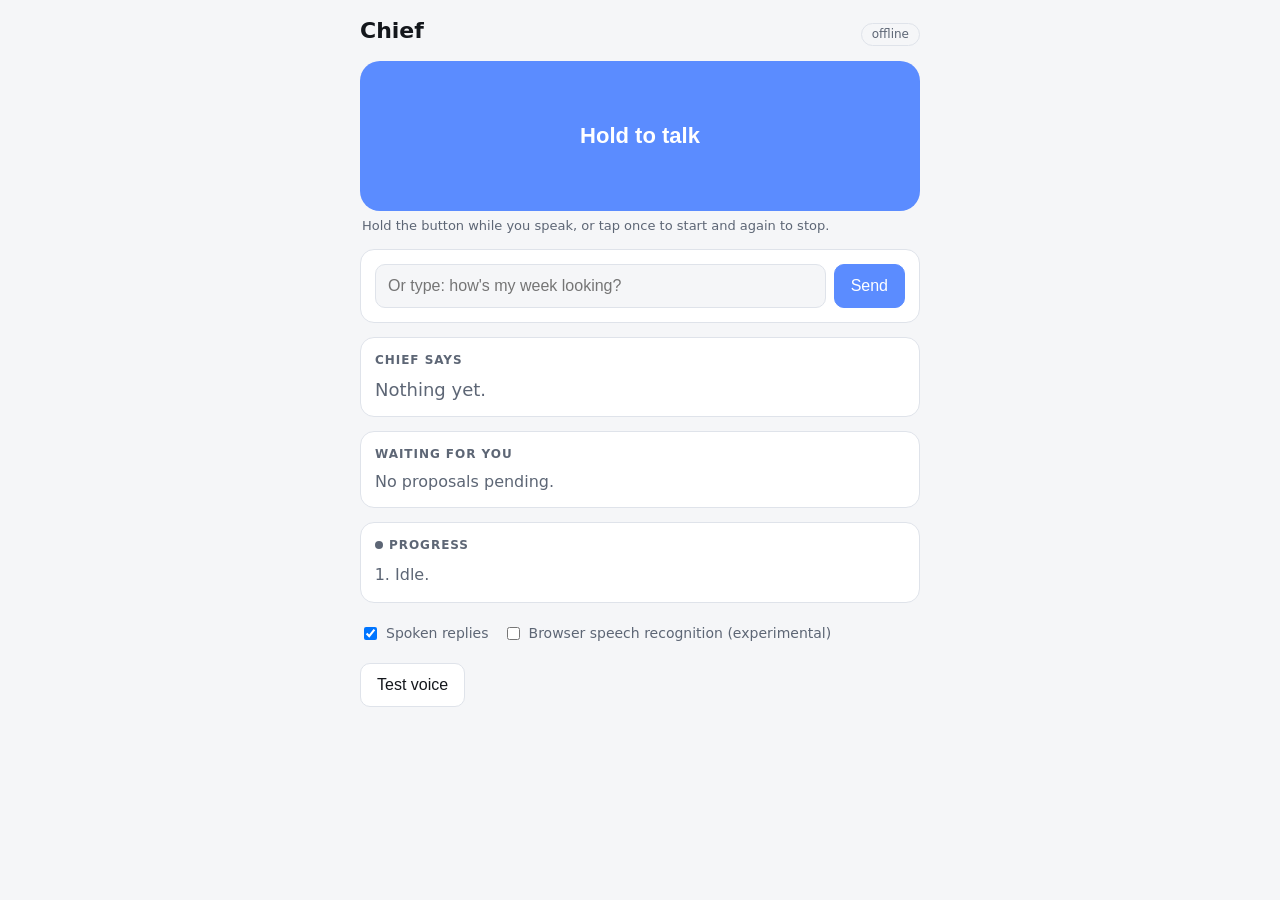
==== chief/web/index.html @ 59730c16 "Chief: personal agent for the Cline x Composio x Parallel hackathon (2026-10-19) An open-source pers" ====
<!doctype html>
<html lang="en">
<head>
<meta charset="utf-8">
<meta name="viewport" content="width=device-width, initial-scale=1, viewport-fit=cover">
<meta name="theme-color" content="#0f1115">
<title>Chief</title>
<style>
  :root {
    --bg: #0f1115; --panel: #181b22; --line: #2a2f3a; --text: #eef1f6; --muted: #9aa3b2;
    --accent: #5b8cff; --rec: #ff4d5e; --ok: #2fbf71; --warn: #f0b429;
  }
  @media (prefers-color-scheme: light) {
    :root { --bg: #f5f6f8; --panel: #fff; --line: #dfe3ea; --text: #14171c; --muted: #5d6675; }
  }
  * { box-sizing: border-box; }
  body {
    margin: 0; background: var(--bg); color: var(--text);
    font: 16px/1.4 system-ui, -apple-system, "Segoe UI", Roboto, sans-serif;
    padding: 16px; padding-bottom: max(16px, env(safe-area-inset-bottom));
  }
  main { max-width: 560px; margin: 0 auto; display: grid; gap: 14px; }
  header { display: flex; align-items: baseline; justify-content: space-between; }
  h1 { margin: 0; font-size: 22px; }
  .mode { font-size: 12px; color: var(--muted); border: 1px solid var(--line); border-radius: 99px; padding: 2px 10px; }
  .panel { background: var(--panel); border: 1px solid var(--line); border-radius: 14px; padding: 14px; }
  .panel h2 { margin: 0 0 8px; font-size: 12px; letter-spacing: .08em; text-transform: uppercase; color: var(--muted); }
  #talk {
    width: 100%; height: 150px; border-radius: 20px; border: 0; cursor: pointer;
    background: var(--accent); color: #fff; font-size: 22px; font-weight: 600;
    touch-action: none; user-select: none; -webkit-user-select: none; -webkit-touch-callout: none;
  }
  #talk.rec { background: var(--rec); animation: pulse 1.1s infinite; }
  #talk:disabled { opacity: .55; cursor: default; }
  @keyframes pulse { 50% { box-shadow: 0 0 0 10px color-mix(in srgb, var(--rec) 25%, transparent); } }
  .hint { color: var(--muted); font-size: 13px; margin: 6px 2px 0; }
  form { display: flex; gap: 8px; }
  input[type=text] {
    flex: 1; min-width: 0; padding: 12px; border-radius: 10px; border: 1px solid var(--line);
    background: var(--bg); color: var(--text); font-size: 16px;
  }
  button.btn {
    padding: 12px 16px; border-radius: 10px; border: 1px solid var(--line); cursor: pointer;
    background: var(--panel); color: var(--text); font-size: 16px; min-height: 44px;
  }
  button.primary { background: var(--accent); border-color: var(--accent); color: #fff; }
  button.approve { background: var(--ok); border-color: var(--ok); color: #fff; font-weight: 600; }
  .said { margin: 0 0 6px; color: var(--muted); font-size: 14px; }
  .said:empty { display: none; }
  #say { margin: 0; font-size: 18px; white-space: pre-wrap; }
  .card { border: 1px solid var(--line); border-radius: 12px; padding: 12px; margin-top: 10px; }
  .card:first-of-type { margin-top: 0; }
  .card .skill { font-size: 12px; color: var(--muted); text-transform: uppercase; letter-spacing: .06em; }
  .card p { margin: 4px 0 8px; white-space: pre-wrap; }
  .card ul { margin: 0 0 10px; padding-left: 18px; color: var(--muted); font-size: 14px; word-break: break-word; }
  .row { display: flex; gap: 8px; }
  .row .btn { flex: 1; }
  ol#steps { margin: 0; padding-left: 20px; }
  ol#steps li { padding: 2px 0; }
  .empty { color: var(--muted); }
  .opts { display: flex; flex-wrap: wrap; gap: 14px; color: var(--muted); font-size: 14px; }
  .opts label { display: flex; align-items: center; gap: 6px; min-height: 32px; }
  #err { color: var(--warn); font-size: 14px; margin: 0; }
  #err:empty { display: none; }
  .dot { display: inline-block; width: 8px; height: 8px; border-radius: 50%; background: var(--muted); margin-right: 6px; }
  .dot.busy { background: var(--warn); }
  .dot.ok { background: var(--ok); }
</style>
</head>
<body>
<main>
  <header>
    <h1>Chief</h1>
    <span class="mode" id="mode">connecting</span>
  </header>

  <section>
    <button id="talk" type="button">Hold to talk</button>
    <p class="hint" id="talkHint">Hold the button while you speak, or tap once to start and again to stop.</p>
  </section>

  <section class="panel">
    <form id="askForm">
      <input id="text" type="text" autocomplete="off" enterkeyhint="send" placeholder="Or type: how's my week looking?">
      <button class="btn primary" type="submit">Send</button>
    </form>
  </section>

  <section class="panel">
    <h2>Chief says</h2>
    <p class="said" id="heard"></p>
    <p id="say" class="empty">Nothing yet.</p>
  </section>

  <section class="panel">
    <h2>Waiting for you</h2>
    <div id="pending"><span class="empty">No proposals pending.</span></div>
  </section>

  <section class="panel">
    <h2><span class="dot" id="dot"></span>Progress</h2>
    <ol id="steps"><li class="empty">Idle.</li></ol>
  </section>

  <p id="err" role="status"></p>

  <section class="opts">
    <label><input type="checkbox" id="speak" checked> Spoken replies</label>
    <label><input type="checkbox" id="browserSr"> Browser speech recognition (experimental)</label>
    <button class="btn" type="button" id="testVoice">Test voice</button>
  </section>
</main>

<script>
(() => {
  "use strict";
  const $ = (id) => document.getElementById(id);
  const TOKEN = new URLSearchParams(location.search).get("token") || "";
  const HEADERS = { "X-Chief-Token": TOKEN };
  const SR = window.SpeechRecognition || window.webkitSpeechRecognition;
  const LATCH_MS = 400; // a press shorter than this latches recording on until the next tap

  const talk = $("talk");
  let recorder = null, stream = null, chunks = [], pressedAt = 0, working = false;
  let recognition = null;

  if (!SR) $("browserSr").parentElement.hidden = true;

  function setError(msg) { $("err").textContent = msg || ""; }

  async function api(path, opts = {}) {
    const res = await fetch(path, { ...opts, headers: { ...HEADERS, ...(opts.headers || {}) } });
    if (!res.ok) {
      let detail = res.statusText;
      try { detail = (await res.json()).detail || detail; } catch (_) {}
      throw new Error(res.status === 401 ? "Wrong or missing token. Open the link Chief printed." : detail);
    }
    return res.json();
  }

  // ---- speech out -------------------------------------------------------
  function speak(text) {
    if (!text || !$("speak").checked || !("speechSynthesis" in window)) return;
    speechSynthesis.cancel();
    const u = new SpeechSynthesisUtterance(text);
    u.lang = navigator.language || "en-US";
    speechSynthesis.speak(u);
  }
  // Chrome on Android only speaks after a user gesture; a silent utterance on the first press unlocks it.
  let primed = false;
  function primeSpeech() {
    if (primed || !("speechSynthesis" in window)) return;
    primed = true;
    const u = new SpeechSynthesisUtterance(" ");
    u.volume = 0;
    speechSynthesis.speak(u);
  }
  $("testVoice").addEventListener("click", () => { primeSpeech(); speak("Hi, I'm Chief. Can you hear me?"); });

  // ---- ask --------------------------------------------------------------
  async function ask(text) {
    text = (text || "").trim();
    if (!text) return;
    setError("");
    $("heard").textContent = "You: " + text;
    setBusy(true);
    try {
      const out = await api("/ask", {
        method: "POST",
        headers: { "Content-Type": "application/json" },
        body: JSON.stringify({ text }),
      });
      $("say").textContent = out.say;
      $("say").classList.remove("empty");
      speak(out.say);
    } catch (e) {
      setError(e.message);
    } finally {
      setBusy(false);
      poll();
    }
  }

  function setBusy(b) {
    working = b;
    talk.disabled = b;
    if (!recorder) talk.textContent = b ? "Working…" : "Hold to talk";
  }

  $("askForm").addEventListener("submit", (ev) => {
    ev.preventDefault();
    primeSpeech();
    const box = $("text");
    const v = box.value;
    box.value = "";
    ask(v);
  });

  // ---- push to talk -----------------------------------------------------
  function pickMime() {
    if (!window.MediaRecorder) return "";
    for (const m of ["audio/webm;codecs=opus", "audio/webm", "audio/mp4", "audio/ogg;codecs=opus"]) {
      if (MediaRecorder.isTypeSupported(m)) return m;
    }
    return "";
  }

  async function startRecording() {
    if ($("browserSr").checked && SR) return startBrowserSr();
    if (!navigator.mediaDevices || !window.MediaRecorder) {
      setError("This page needs HTTPS to use the microphone. Open it through the tunnel link, or type instead.");
      return false;
    }
    try {
      stream = await navigator.mediaDevices.getUserMedia({ audio: true });
    } catch (e) {
      setError("Microphone blocked (" + e.name + "). Allow it in the site settings, or type instead.");
      return false;
    }
    const mime = pickMime();
    chunks = [];
    recorder = new MediaRecorder(stream, mime ? { mimeType: mime } : undefined);
    recorder.ondataavailable = (e) => { if (e.data.size) chunks.push(e.data); };
    recorder.onstop = onRecorded;
    recorder.start();
    talk.classList.add("rec");
    talk.textContent = "Listening… release to send";
    return true;
  }

  function stopRecording() {
    if (recognition) { recognition.stop(); return; }
    if (recorder && recorder.state !== "inactive") recorder.stop();
  }

  async function onRecorded() {
    const type = recorder.mimeType || "audio/webm";
    const blob = new Blob(chunks, { type });
    stream.getTracks().forEach((t) => t.stop());
    recorder = null; stream = null;
    talk.classList.remove("rec");
    if (blob.size < 1500) { setBusy(false); setError("Didn't catch that. Hold the button while you speak."); return; }
    setBusy(true);
    talk.textContent = "Transcribing…";
    try {
      const form = new FormData();
      form.append("audio", blob, "speech");
      const { text } = await api("/stt", { method: "POST", body: form });
      if (!text) { setBusy(false); setError("Didn't catch that. Try again."); return; }
      setBusy(false);
      await ask(text);
    } catch (e) {
      setBusy(false);
      setError("Speech-to-text failed: " + e.message + ". You can type instead.");
    }
  }

  function startBrowserSr() {
    recognition = new SR();
    recognition.lang = navigator.language || "en-US";
    recognition.interimResults = false;
    let got = "";
    recognition.onresult = (e) => { got = Array.from(e.results).map((r) => r[0].transcript).join(" "); };
    recognition.onerror = (e) => setError("Browser recognition error: " + e.error + ". Untick it to use the server instead.");
    recognition.onend = () => {
      recognition = null;
      talk.classList.remove("rec");
      talk.textContent = "Hold to talk";
      if (got) ask(got);
    };
    recognition.start();
    talk.classList.add("rec");
    talk.textContent = "Listening… release to send";
    return true;
  }

  const isActive = () => !!(recorder || recognition);

  let held = false;
  function settle() {
    // A quick tap latches recording on until the next tap; a real hold sends on release.
    if (Date.now() - pressedAt < LATCH_MS) talk.textContent = "Listening… tap to send";
    else stopRecording();
  }
  talk.addEventListener("pointerdown", async (ev) => {
    ev.preventDefault();
    if (working) return;
    primeSpeech();
    setError("");
    if (isActive()) { stopRecording(); return; } // a tap while latched stops the recording
    pressedAt = Date.now();
    held = true;
    if (!(await startRecording())) { held = false; return; }
    if (!held) { pressedAt = Date.now(); settle(); } // let go while the mic was still starting: latch
  });
  const release = () => {
    if (!held) return;
    held = false;
    if (isActive()) settle();
  };
  talk.addEventListener("pointerup", release);
  talk.addEventListener("pointercancel", release);
  talk.addEventListener("contextmenu", (e) => e.preventDefault());

  // ---- polling ----------------------------------------------------------
  function renderPending(list) {
    const box = $("pending");
    box.replaceChildren();
    if (!list.length) {
      const s = document.createElement("span");
      s.className = "empty"; s.textContent = "No proposals pending.";
      box.append(s);
      return;
    }
    for (const p of list) {
      const card = document.createElement("div"); card.className = "card";
      const skill = document.createElement("div"); skill.className = "skill"; skill.textContent = p.skill;
      const sum = document.createElement("p"); sum.textContent = p.summary;
      const ul = document.createElement("ul");
      for (const a of p.actions) { const li = document.createElement("li"); li.textContent = a; ul.append(li); }
      const row = document.createElement("div"); row.className = "row";
      const yes = document.createElement("button"); yes.className = "btn approve"; yes.textContent = "Approve";
      const no = document.createElement("button"); no.className = "btn"; no.textContent = "Skip";
      yes.onclick = () => decide(p.id, "approve", [yes, no]);
      no.onclick = () => decide(p.id, "skip", [yes, no]);
      row.append(yes, no);
      card.append(skill, sum, ul);
      if (p.sources.length) {
        const src = document.createElement("div"); src.className = "hint"; src.textContent = "Source: " + p.sources.join(", ");
        card.append(src);
      }
      card.append(row);
      box.append(card);
    }
  }

  async function decide(id, verb, buttons) {
    buttons.forEach((b) => (b.disabled = true));
    primeSpeech();
    setError("");
    try {
      const out = await api("/" + verb + "/" + encodeURIComponent(id), { method: "POST" });
      $("say").textContent = out.say;
      $("say").classList.remove("empty");
      speak(out.say);
    } catch (e) {
      setError(e.message);
    }
    poll();
  }

  function renderSteps(steps, busy) {
    const ol = $("steps");
    ol.replaceChildren();
    if (!steps.length) {
      const li = document.createElement("li"); li.className = "empty"; li.textContent = "Idle.";
      ol.append(li);
    }
    steps.forEach((s, i) => {
      const li = document.createElement("li");
      li.textContent = s;
      if (busy && i === steps.length - 1) li.textContent += "…";
      ol.append(li);
    });
    $("dot").className = "dot " + (busy ? "busy" : steps.length ? "ok" : "");
  }

  let lastPending = "";
  async function poll() {
    try {
      const s = await api("/status");
      $("mode").textContent = s.mode + " mode";
      renderSteps(s.steps, s.busy);
      const sig = JSON.stringify(s.pending);
      if (sig !== lastPending) { lastPending = sig; renderPending(s.pending); }
      if (s.heard && !$("heard").textContent) $("heard").textContent = "You: " + s.heard;
      if (!s.stt) $("talkHint").textContent = "Speech-to-text is not configured on the server (CHIEF_STT_API_KEY). Type instead.";
    } catch (e) {
      $("mode").textContent = "offline";
      if (/token/i.test(e.message)) setError(e.message);
    }
  }
  poll();
  setInterval(poll, 1000);
})();
</script>
</body>
</html>
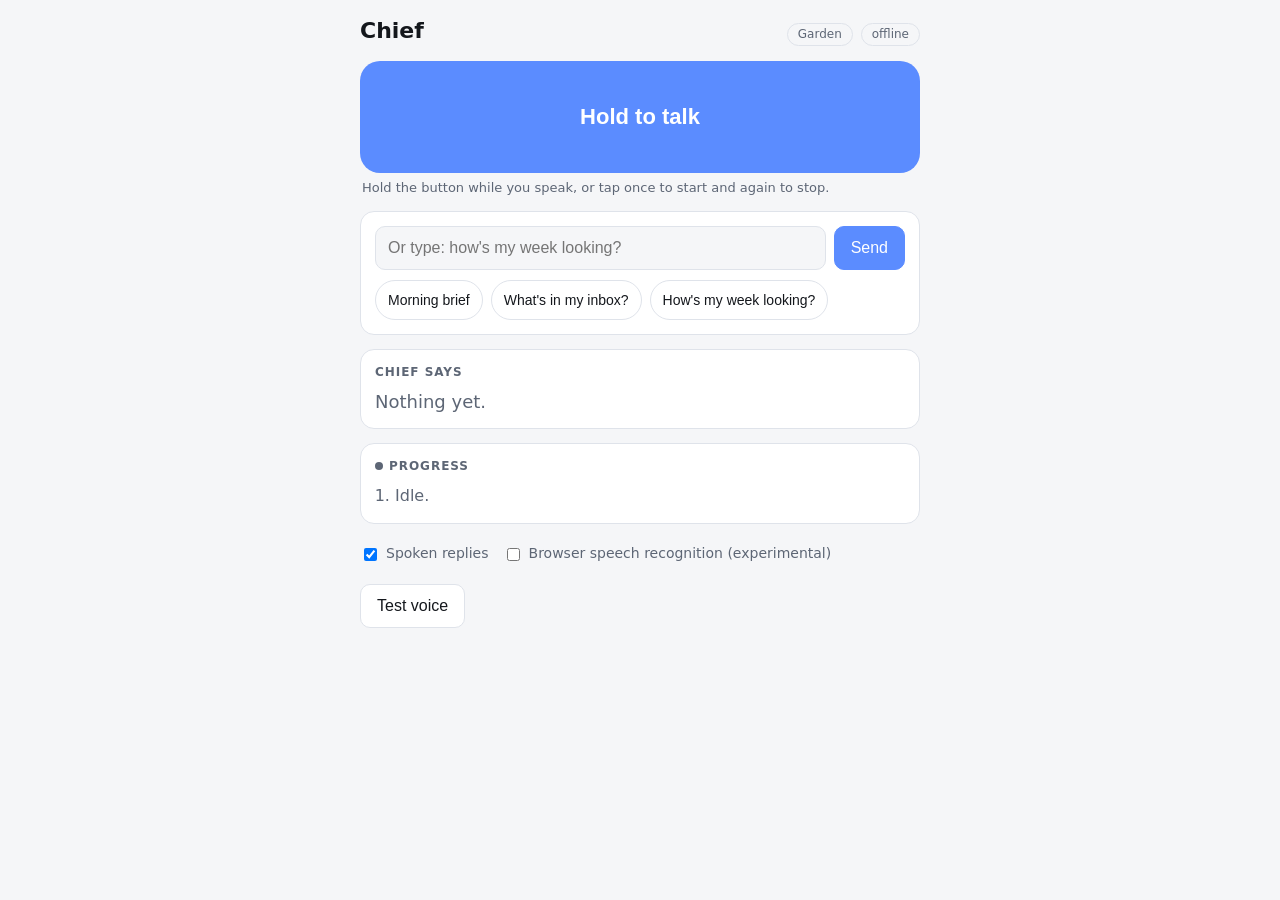
==== commit 4258b2ed: "Add the garden dashboard, Telegram, undo and real Gmail and Calendar support Dashboard: a new /dashb" ====
--- a/chief/web/index.html
+++ b/chief/web/index.html
@@ -4,7 +4,23 @@
 <meta charset="utf-8">
 <meta name="viewport" content="width=device-width, initial-scale=1, viewport-fit=cover">
 <meta name="theme-color" content="#0f1115">
+<meta name="mobile-web-app-capable" content="yes">
+<meta name="apple-mobile-web-app-capable" content="yes">
+<meta name="apple-mobile-web-app-status-bar-style" content="black-translucent">
+<meta name="apple-mobile-web-app-title" content="Chief">
 <title>Chief</title>
+<script>
+  // Every route needs the token, so the install links have to carry it.
+  (() => {
+    const query = "?token=" + encodeURIComponent(new URLSearchParams(location.search).get("token") || "");
+    for (const [rel, href] of [["manifest", "/manifest.webmanifest"], ["apple-touch-icon", "/icons/apple-touch-icon.png"], ["icon", "/icons/icon-192.png"]]) {
+      const link = document.createElement("link");
+      link.rel = rel;
+      link.href = href + query;
+      document.head.append(link);
+    }
+  })();
+</script>
 <style>
   :root {
     --bg: #0f1115; --panel: #181b22; --line: #2a2f3a; --text: #eef1f6; --muted: #9aa3b2;
@@ -17,16 +33,18 @@
   body {
     margin: 0; background: var(--bg); color: var(--text);
     font: 16px/1.4 system-ui, -apple-system, "Segoe UI", Roboto, sans-serif;
-    padding: 16px; padding-bottom: max(16px, env(safe-area-inset-bottom));
+    padding: max(16px, env(safe-area-inset-top)) 16px max(16px, env(safe-area-inset-bottom));
   }
   main { max-width: 560px; margin: 0 auto; display: grid; gap: 14px; }
   header { display: flex; align-items: baseline; justify-content: space-between; }
   h1 { margin: 0; font-size: 22px; }
+  .top { display: flex; gap: 8px; }
+  a.mode { text-decoration: none; }
   .mode { font-size: 12px; color: var(--muted); border: 1px solid var(--line); border-radius: 99px; padding: 2px 10px; }
   .panel { background: var(--panel); border: 1px solid var(--line); border-radius: 14px; padding: 14px; }
   .panel h2 { margin: 0 0 8px; font-size: 12px; letter-spacing: .08em; text-transform: uppercase; color: var(--muted); }
   #talk {
-    width: 100%; height: 150px; border-radius: 20px; border: 0; cursor: pointer;
+    width: 100%; height: 112px; border-radius: 20px; border: 0; cursor: pointer;
     background: var(--accent); color: #fff; font-size: 22px; font-weight: 600;
     touch-action: none; user-select: none; -webkit-user-select: none; -webkit-touch-callout: none;
   }
@@ -48,11 +66,23 @@
   .said { margin: 0 0 6px; color: var(--muted); font-size: 14px; }
   .said:empty { display: none; }
   #say { margin: 0; font-size: 18px; white-space: pre-wrap; }
+  #undo { margin-top: 10px; }
   .card { border: 1px solid var(--line); border-radius: 12px; padding: 12px; margin-top: 10px; }
   .card:first-of-type { margin-top: 0; }
   .card .skill { font-size: 12px; color: var(--muted); text-transform: uppercase; letter-spacing: .06em; }
   .card p { margin: 4px 0 8px; white-space: pre-wrap; }
-  .card ul { margin: 0 0 10px; padding-left: 18px; color: var(--muted); font-size: 14px; word-break: break-word; }
+  .card .will { margin: 10px 0 4px; font-size: 13px; color: var(--muted); }
+  .card ul { margin: 0 0 10px; padding-left: 18px; font-size: 15px; white-space: pre-wrap; overflow-wrap: anywhere; }
+  .card li { padding: 3px 0; }
+  .card details { margin: 0 0 10px; color: var(--muted); font-size: 13px; }
+  .card summary { min-height: 32px; cursor: pointer; }
+  .card details code { display: block; padding: 4px 0; overflow-wrap: anywhere; }
+  .chips { display: flex; flex-wrap: wrap; gap: 8px; margin-top: 10px; }
+  .chips:empty { display: none; }
+  .chip {
+    min-height: 40px; padding: 8px 12px; border-radius: 99px; border: 1px solid var(--line);
+    background: transparent; color: var(--text); font-size: 14px; cursor: pointer;
+  }
   .row { display: flex; gap: 8px; }
   .row .btn { flex: 1; }
   ol#steps { margin: 0; padding-left: 20px; }
@@ -71,8 +101,16 @@
 <main>
   <header>
     <h1>Chief</h1>
-    <span class="mode" id="mode">connecting</span>
+    <span class="top">
+      <a class="mode" id="garden" href="/dashboard">Garden</a>
+      <span class="mode" id="mode">connecting</span>
+    </span>
   </header>
+
+  <section class="panel" id="pendingPanel" hidden>
+    <h2>Waiting for you</h2>
+    <div id="pending"></div>
+  </section>
 
   <section>
     <button id="talk" type="button">Hold to talk</button>
@@ -84,17 +122,14 @@
       <input id="text" type="text" autocomplete="off" enterkeyhint="send" placeholder="Or type: how's my week looking?">
       <button class="btn primary" type="submit">Send</button>
     </form>
+    <div class="chips" id="chips"></div>
   </section>
 
   <section class="panel">
     <h2>Chief says</h2>
     <p class="said" id="heard"></p>
     <p id="say" class="empty">Nothing yet.</p>
-  </section>
-
-  <section class="panel">
-    <h2>Waiting for you</h2>
-    <div id="pending"><span class="empty">No proposals pending.</span></div>
+    <button class="btn" type="button" id="undo" hidden></button>
   </section>
 
   <section class="panel">
@@ -117,6 +152,7 @@
   const $ = (id) => document.getElementById(id);
   const TOKEN = new URLSearchParams(location.search).get("token") || "";
   const HEADERS = { "X-Chief-Token": TOKEN };
+  $("garden").href = "/dashboard?token=" + encodeURIComponent(TOKEN);
   const SR = window.SpeechRecognition || window.webkitSpeechRecognition;
   const LATCH_MS = 400; // a press shorter than this latches recording on until the next tap
 
@@ -179,6 +215,14 @@
       setBusy(false);
       poll();
     }
+  }
+
+  // The first things to try, until something has been asked.
+  for (const text of ["Morning brief", "What's in my inbox?", "How's my week looking?"]) {
+    const chip = document.createElement("button");
+    chip.type = "button"; chip.className = "chip"; chip.textContent = text;
+    chip.onclick = () => { primeSpeech(); $("chips").replaceChildren(); ask(text); };
+    $("chips").append(chip);
   }
 
   function setBusy(b) {
@@ -306,25 +350,25 @@
   function renderPending(list) {
     const box = $("pending");
     box.replaceChildren();
-    if (!list.length) {
-      const s = document.createElement("span");
-      s.className = "empty"; s.textContent = "No proposals pending.";
-      box.append(s);
-      return;
-    }
+    $("pendingPanel").hidden = !list.length;
     for (const p of list) {
       const card = document.createElement("div"); card.className = "card";
-      const skill = document.createElement("div"); skill.className = "skill"; skill.textContent = p.skill;
+      const skill = document.createElement("div"); skill.className = "skill"; skill.textContent = p.label;
       const sum = document.createElement("p"); sum.textContent = p.summary;
+      const will = document.createElement("div"); will.className = "will"; will.textContent = "If you approve, I will:";
       const ul = document.createElement("ul");
-      for (const a of p.actions) { const li = document.createElement("li"); li.textContent = a; ul.append(li); }
+      for (const a of p.plain) { const li = document.createElement("li"); li.textContent = a; ul.append(li); }
+      const exact = document.createElement("details");
+      const label = document.createElement("summary"); label.textContent = "Exact details";
+      exact.append(label);
+      for (const a of p.actions) { const c = document.createElement("code"); c.textContent = a; exact.append(c); }
       const row = document.createElement("div"); row.className = "row";
       const yes = document.createElement("button"); yes.className = "btn approve"; yes.textContent = "Approve";
       const no = document.createElement("button"); no.className = "btn"; no.textContent = "Skip";
       yes.onclick = () => decide(p.id, "approve", [yes, no]);
       no.onclick = () => decide(p.id, "skip", [yes, no]);
       row.append(yes, no);
-      card.append(skill, sum, ul);
+      card.append(skill, sum, will, ul, exact);
       if (p.sources.length) {
         const src = document.createElement("div"); src.className = "hint"; src.textContent = "Source: " + p.sources.join(", ");
         card.append(src);
@@ -365,7 +409,16 @@
     $("dot").className = "dot " + (busy ? "busy" : steps.length ? "ok" : "");
   }
 
-  let lastPending = "";
+  let lastPending = "", undoMark = "";
+  $("undo").addEventListener("click", async () => {
+    setError("");
+    try {
+      const out = await api("/undo/" + encodeURIComponent(undoMark), { method: "POST" });
+      $("say").textContent = out.say;
+      speak(out.say);
+    } catch (e) { setError(e.message); }
+    poll();
+  });
   async function poll() {
     try {
       const s = await api("/status");
@@ -374,6 +427,9 @@
       const sig = JSON.stringify(s.pending);
       if (sig !== lastPending) { lastPending = sig; renderPending(s.pending); }
       if (s.heard && !$("heard").textContent) $("heard").textContent = "You: " + s.heard;
+      undoMark = s.undo ? s.undo.mark : "";
+      $("undo").hidden = !s.undo;
+      if (s.undo) $("undo").textContent = s.undo.label + (s.undo.seconds != null ? " (" + s.undo.seconds + "s)" : "");
       if (!s.stt) $("talkHint").textContent = "Speech-to-text is not configured on the server (CHIEF_STT_API_KEY). Type instead.";
     } catch (e) {
       $("mode").textContent = "offline";
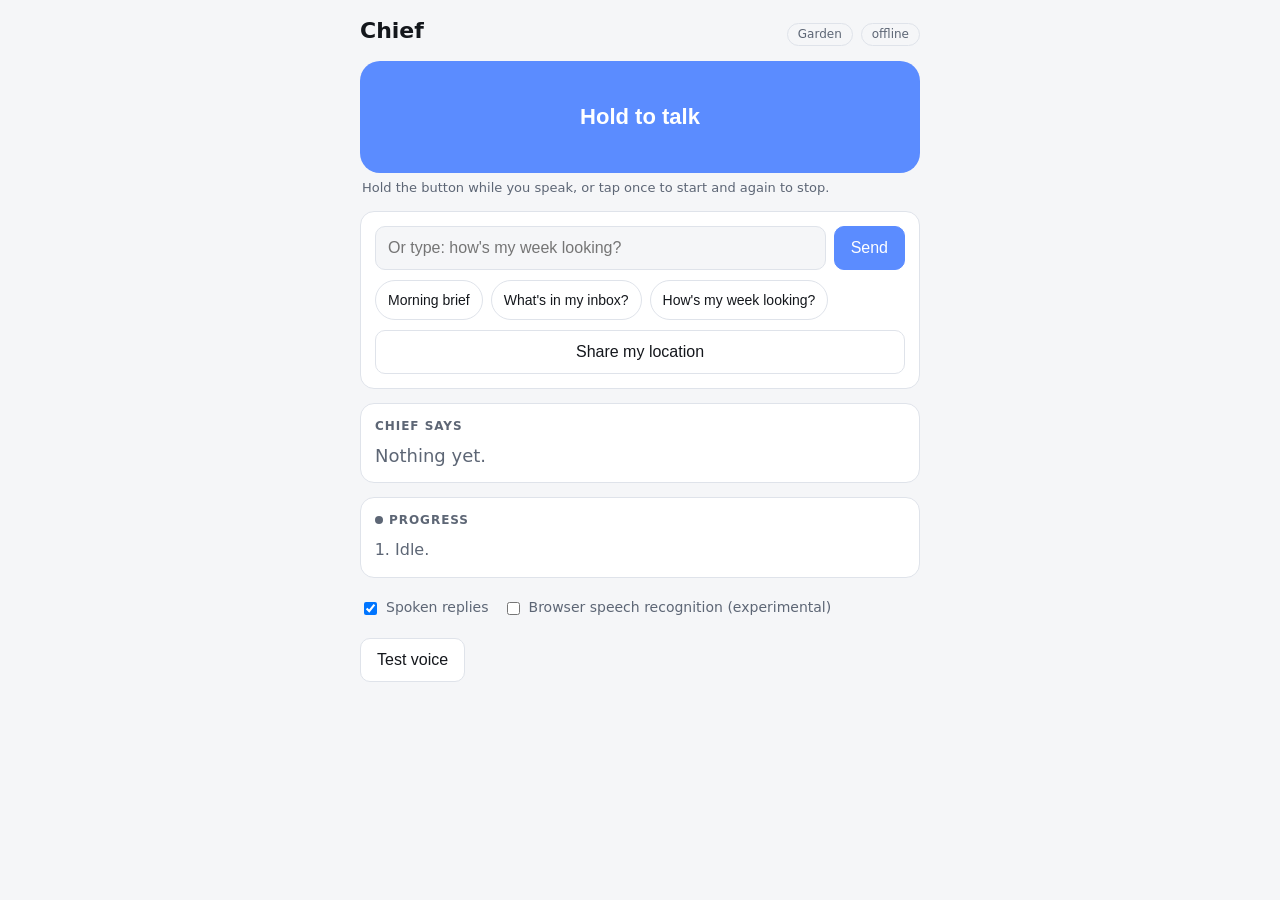
==== commit ee1feee5: "Places, directions and booking prep; launch security and install fixes Places near you (new): - near" ====
--- a/chief/web/index.html
+++ b/chief/web/index.html
@@ -12,7 +12,16 @@
 <script>
   // Every route needs the token, so the install links have to carry it.
   (() => {
-    const query = "?token=" + encodeURIComponent(new URLSearchParams(location.search).get("token") || "");
+    const query = "?token=" + encodeURIComponent((() => {  // the token is kept for this tab only, then taken out of the address bar (history, screen shares)
+      const p = new URLSearchParams(location.search), t = p.get("token");
+      if (t) {
+        try { sessionStorage.setItem("chief-token", t); } catch (_) {}
+        p.delete("token");
+        history.replaceState(null, "", location.pathname + (p.toString() ? "?" + p : "") + location.hash);
+        return t;
+      }
+      try { return sessionStorage.getItem("chief-token") || ""; } catch (_) { return ""; }
+    })());
     for (const [rel, href] of [["manifest", "/manifest.webmanifest"], ["apple-touch-icon", "/icons/apple-touch-icon.png"], ["icon", "/icons/icon-192.png"]]) {
       const link = document.createElement("link");
       link.rel = rel;
@@ -95,6 +104,18 @@
   .dot { display: inline-block; width: 8px; height: 8px; border-radius: 50%; background: var(--muted); margin-right: 6px; }
   .dot.busy { background: var(--warn); }
   .dot.ok { background: var(--ok); }
+  .places { list-style: none; margin: 10px 0 0; padding: 0; display: grid; gap: 8px; }
+  .places li { border: 1px solid var(--line); border-radius: 12px; padding: 10px 12px; }
+  .places b { display: block; }
+  .places .note { color: var(--muted); font-size: 14px; }
+  .links { display: flex; flex-wrap: wrap; gap: 8px; margin-top: 8px; }
+  .links a {
+    display: inline-flex; align-items: center; min-height: 40px; padding: 8px 14px; border-radius: 99px;
+    border: 1px solid var(--accent); color: var(--text); text-decoration: none; font-size: 14px;
+  }
+  .links a.main { background: var(--accent); color: #fff; }
+  #locBtn { margin-top: 10px; width: 100%; }
+  #locBtn.on { border-color: var(--ok); }
 </style>
 </head>
 <body>
@@ -123,12 +144,18 @@
       <button class="btn primary" type="submit">Send</button>
     </form>
     <div class="chips" id="chips"></div>
+    <button class="btn" type="button" id="locBtn">Share my location</button>
   </section>
 
   <section class="panel">
     <h2>Chief says</h2>
     <p class="said" id="heard"></p>
     <p id="say" class="empty">Nothing yet.</p>
+    <div class="card" id="consent" role="dialog" aria-labelledby="consentText" hidden>
+      <p id="consentText"><b>Can I use your live location?</b><br>I'll use it to find places and directions near you, keep it only while Chief is running, and you can switch it off any time.</p>
+      <div class="row"><button class="btn approve" type="button" id="consentYes">Allow</button><button class="btn" type="button" id="consentNo">Not now</button></div>
+    </div>
+    <div id="extra"></div>
     <button class="btn" type="button" id="undo" hidden></button>
   </section>
 
@@ -150,7 +177,16 @@
 (() => {
   "use strict";
   const $ = (id) => document.getElementById(id);
-  const TOKEN = new URLSearchParams(location.search).get("token") || "";
+  const TOKEN = (() => {  // the token is kept for this tab only, then taken out of the address bar (history, screen shares)
+    const p = new URLSearchParams(location.search), t = p.get("token");
+    if (t) {
+      try { sessionStorage.setItem("chief-token", t); } catch (_) {}
+      p.delete("token");
+      history.replaceState(null, "", location.pathname + (p.toString() ? "?" + p : "") + location.hash);
+      return t;
+    }
+    try { return sessionStorage.getItem("chief-token") || ""; } catch (_) { return ""; }
+  })();
   const HEADERS = { "X-Chief-Token": TOKEN };
   $("garden").href = "/dashboard?token=" + encodeURIComponent(TOKEN);
   const SR = window.SpeechRecognition || window.webkitSpeechRecognition;
@@ -193,8 +229,89 @@
   }
   $("testVoice").addEventListener("click", () => { primeSpeech(); speak("Hi, I'm Chief. Can you hear me?"); });
 
+  // ---- where you are: asked for only when you tap the button or a question needs it ---------
+  let haveLocation = false, watchId = null, lastSent = null;
+  function askConsent() {
+    return new Promise((resolve) => {
+      $("consent").hidden = false;
+      $("consentYes").focus();
+      const done = (ok) => { $("consent").hidden = true; resolve(ok); };
+      $("consentYes").onclick = () => done(true);
+      $("consentNo").onclick = () => done(false);
+    });
+  }
+  function followLocation() {  // live: sent again when you move about 100 m, or every 2 minutes
+    if (watchId !== null || !navigator.geolocation) return;
+    watchId = navigator.geolocation.watchPosition((pos) => {
+      const p = { lat: pos.coords.latitude, lon: pos.coords.longitude, at: Date.now() };
+      if (lastSent && Math.hypot((p.lat - lastSent.lat) * 111000, (p.lon - lastSent.lon) * 111000 * Math.cos(p.lat * Math.PI / 180)) < 100 && p.at - lastSent.at < 120000) return;
+      lastSent = p;
+      api("/location", { method: "POST", headers: { "Content-Type": "application/json" }, body: JSON.stringify({ lat: p.lat, lon: p.lon }) }).catch(() => {});
+    }, () => {}, { enableHighAccuracy: true, maximumAge: 30000 });
+  }
+  function shareLocation() {
+    return new Promise((resolve, reject) => {
+      if (!navigator.geolocation) return reject(new Error("This browser can't share a location. Tell Chief instead: I'm at …"));
+      if (!window.isSecureContext) return reject(new Error("Location needs a secure page (https or this computer). Use Telegram's Share my location, or say: I'm at …"));
+      navigator.geolocation.getCurrentPosition(async (pos) => {
+        try {
+          await api("/location", { method: "POST", headers: { "Content-Type": "application/json" },
+            body: JSON.stringify({ lat: pos.coords.latitude, lon: pos.coords.longitude }) });
+          haveLocation = true; showLocation();
+          lastSent = { lat: pos.coords.latitude, lon: pos.coords.longitude, at: Date.now() };
+          followLocation();
+          resolve();
+        } catch (e) { reject(e); }
+      }, () => reject(new Error("Location was not shared. You can tell Chief instead: I'm at …")), { enableHighAccuracy: true, timeout: 15000, maximumAge: 60000 });
+    });
+  }
+  function showLocation() {
+    $("locBtn").textContent = haveLocation ? "Live location on: tap to stop" : "Share my location";
+    $("locBtn").classList.toggle("on", haveLocation);
+  }
+  $("locBtn").addEventListener("click", async () => {
+    setError("");
+    try {
+      if (haveLocation || watchId !== null) {
+        if (watchId !== null) navigator.geolocation.clearWatch(watchId);
+        watchId = null; lastSent = null;
+        await api("/location", { method: "DELETE" }); haveLocation = false; showLocation();
+      }
+      else await shareLocation();
+    } catch (e) { setError(e.message); }
+  });
+
+  // Places, turns and links that came with an answer. Every link opens a page; nothing is booked or paid here.
+  function linkRow(links, first) {
+    const row = document.createElement("div"); row.className = "links";
+    links.filter((l) => /^(https?:|tel:)/i.test(l.url || "")).forEach((l, i) => {  // web pages and phone numbers only
+      const a = document.createElement("a");
+      a.href = l.url; a.textContent = l.label; a.target = "_blank"; a.rel = "noopener noreferrer";
+      if (first && i === 0) a.className = "main";
+      row.append(a);
+    });
+    return row;
+  }
+  function renderExtra(p) {
+    const box = $("extra");
+    box.replaceChildren();
+    if (!p) return;
+    if (p.items && p.items.length) {
+      const ul = document.createElement("ul"); ul.className = "places";
+      for (const it of p.items) {
+        const li = document.createElement("li");
+        const b = document.createElement("b"); b.textContent = it.title; li.append(b);
+        if (it.note) { const n = document.createElement("span"); n.className = "note"; n.textContent = it.note; li.append(n); }
+        if (it.links && it.links.length) li.append(linkRow(it.links, false));
+        ul.append(li);
+      }
+      box.append(ul);
+    }
+    if (p.links && p.links.length) box.append(linkRow(p.links, true));
+  }
+
   // ---- ask --------------------------------------------------------------
-  async function ask(text) {
+  async function ask(text, again) {
     text = (text || "").trim();
     if (!text) return;
     setError("");
@@ -208,6 +325,18 @@
       });
       $("say").textContent = out.say;
       $("say").classList.remove("empty");
+      renderExtra(out.proposal);
+      if (out.proposal && out.proposal.needs === "location" && !again) {
+        $("say").textContent = "Can I use your live location? Then I can check what's near you.";
+        speak($("say").textContent);
+        if (await askConsent()) {
+          try { await shareLocation(); setBusy(false); return ask(text, true); }  // then answer what you asked
+          catch (e) { setError(e.message); }
+        } else {
+          $("say").textContent = "Okay, I won't. You can tell me where you are instead, like: I'm at MG Road.";
+        }
+        return;
+      }
       speak(out.say);
     } catch (e) {
       setError(e.message);
@@ -427,6 +556,7 @@
       const sig = JSON.stringify(s.pending);
       if (sig !== lastPending) { lastPending = sig; renderPending(s.pending); }
       if (s.heard && !$("heard").textContent) $("heard").textContent = "You: " + s.heard;
+      if (haveLocation !== !!s.location) { haveLocation = !!s.location; showLocation(); }
       undoMark = s.undo ? s.undo.mark : "";
       $("undo").hidden = !s.undo;
       if (s.undo) $("undo").textContent = s.undo.label + (s.undo.seconds != null ? " (" + s.undo.seconds + "s)" : "");
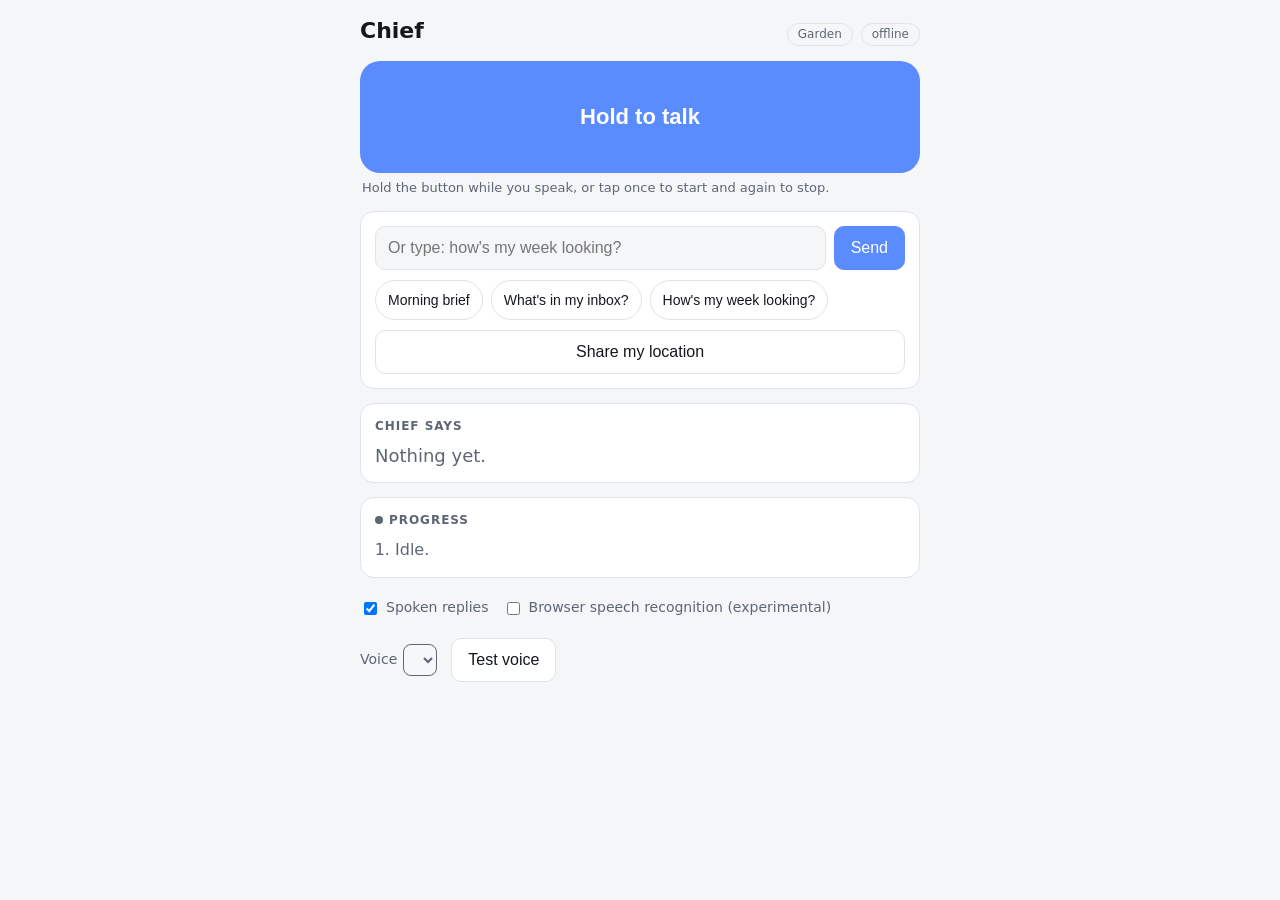
==== commit 33d3ab76: "Warm, human voice for Chief: natural browser voice, optional OpenAI voice, kinder words - chief/web/" ====
--- a/chief/web/index.html
+++ b/chief/web/index.html
@@ -99,6 +99,7 @@
   .empty { color: var(--muted); }
   .opts { display: flex; flex-wrap: wrap; gap: 14px; color: var(--muted); font-size: 14px; }
   .opts label { display: flex; align-items: center; gap: 6px; min-height: 32px; }
+  .opts select { max-width: 62vw; min-height: 32px; font: inherit; color: inherit; background: transparent; border: 1px solid var(--muted); border-radius: 8px; padding: 0 6px; }
   #err { color: var(--warn); font-size: 14px; margin: 0; }
   #err:empty { display: none; }
   .dot { display: inline-block; width: 8px; height: 8px; border-radius: 50%; background: var(--muted); margin-right: 6px; }
@@ -169,6 +170,7 @@
   <section class="opts">
     <label><input type="checkbox" id="speak" checked> Spoken replies</label>
     <label><input type="checkbox" id="browserSr"> Browser speech recognition (experimental)</label>
+    <label>Voice <select id="voicePick" aria-label="Chief's voice"></select></label>
     <button class="btn" type="button" id="testVoice">Test voice</button>
   </section>
 </main>
@@ -211,23 +213,37 @@
   }
 
   // ---- speech out -------------------------------------------------------
-  function speak(text) {
-    if (!text || !$("speak").checked || !("speechSynthesis" in window)) return;
-    speechSynthesis.cancel();
+  // The natural voice when the server has one, otherwise the most natural voice on this device, sentence by
+  // sentence with short pauses (chief/web/voice.js). Without that script, the browser's default voice.
+  function speak(text, mood = "calm") {
+    if (!text || !$("speak").checked) return;
+    if ("speechSynthesis" in window) speechSynthesis.cancel();
+    if (window.ChiefVoice) { ChiefVoice.say(text, mood, { token: TOKEN }); return; }
+    if (!("speechSynthesis" in window)) return;
     const u = new SpeechSynthesisUtterance(text);
     u.lang = navigator.language || "en-US";
     speechSynthesis.speak(u);
   }
+  const voiceScript = document.createElement("script");
+  voiceScript.src = "/dashboard/voice.js?token=" + encodeURIComponent(TOKEN);
+  voiceScript.onload = () => { if (window.ChiefVoice && "speechSynthesis" in window) ChiefVoice.picker($("voicePick")); else $("voicePick").parentElement.hidden = true; };
+  voiceScript.onerror = () => { $("voicePick").parentElement.hidden = true; };
+  document.head.append(voiceScript);
   // Chrome on Android only speaks after a user gesture; a silent utterance on the first press unlocks it.
   let primed = false;
   function primeSpeech() {
+    if (window.ChiefVoice) ChiefVoice.unlock();  // the natural voice needs a touch too
     if (primed || !("speechSynthesis" in window)) return;
     primed = true;
     const u = new SpeechSynthesisUtterance(" ");
     u.volume = 0;
     speechSynthesis.speak(u);
   }
-  $("testVoice").addEventListener("click", () => { primeSpeech(); speak("Hi, I'm Chief. Can you hear me?"); });
+  $("testVoice").addEventListener("click", () => {
+    primeSpeech();
+    if (!$("speak").checked) $("speak").checked = true;
+    speak(window.ChiefVoice ? ChiefVoice.TEST_LINE : "Hi, it's me, Chief. Can you hear me okay?", "happy");
+  });
 
   // ---- where you are: asked for only when you tap the button or a question needs it ---------
   let haveLocation = false, watchId = null, lastSent = null;
@@ -515,7 +531,7 @@
       const out = await api("/" + verb + "/" + encodeURIComponent(id), { method: "POST" });
       $("say").textContent = out.say;
       $("say").classList.remove("empty");
-      speak(out.say);
+      speak(out.say, (out.results || []).some((r) => "error" in r) ? "worried" : verb === "approve" ? "happy" : "calm");
     } catch (e) {
       setError(e.message);
     }
@@ -557,6 +573,7 @@
       if (sig !== lastPending) { lastPending = sig; renderPending(s.pending); }
       if (s.heard && !$("heard").textContent) $("heard").textContent = "You: " + s.heard;
       if (haveLocation !== !!s.location) { haveLocation = !!s.location; showLocation(); }
+      if (window.ChiefVoice) ChiefVoice.setNatural(!!s.tts);
       undoMark = s.undo ? s.undo.mark : "";
       $("undo").hidden = !s.undo;
       if (s.undo) $("undo").textContent = s.undo.label + (s.undo.seconds != null ? " (" + s.undo.seconds + "s)" : "");
